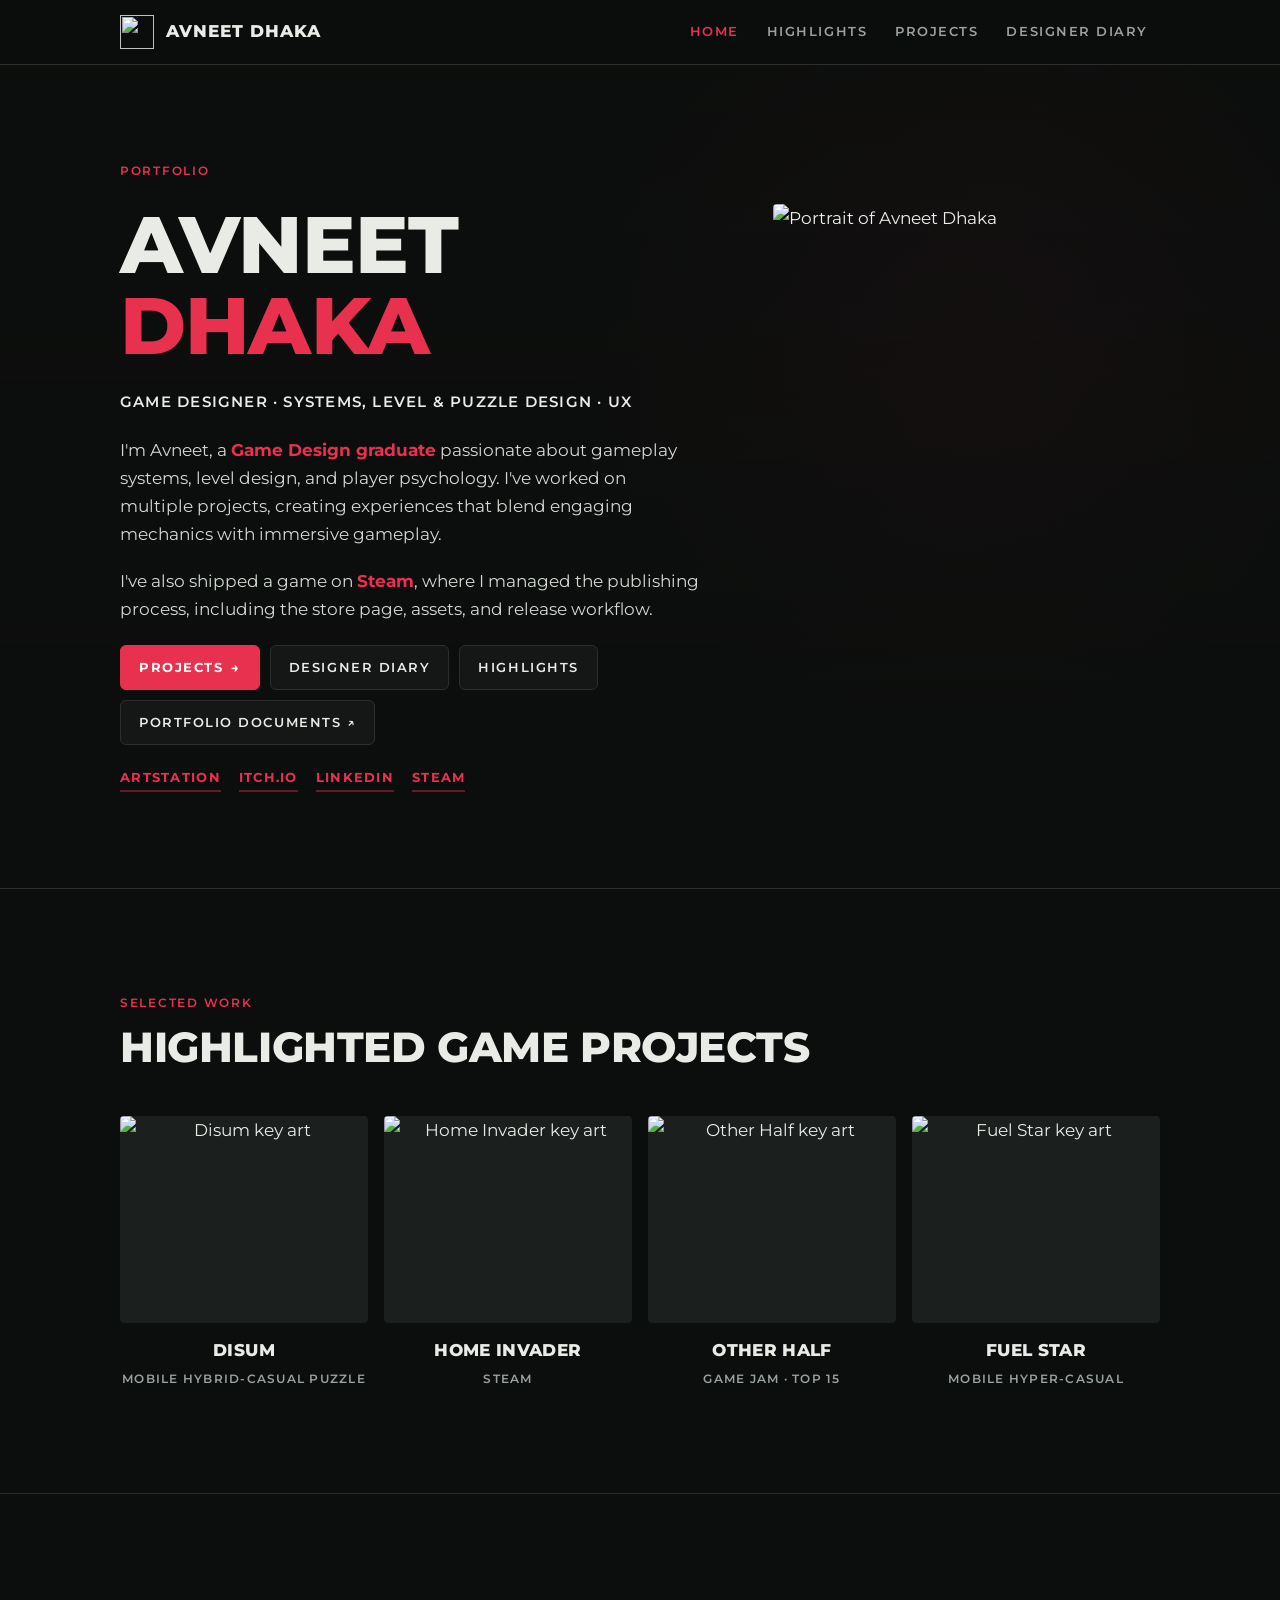
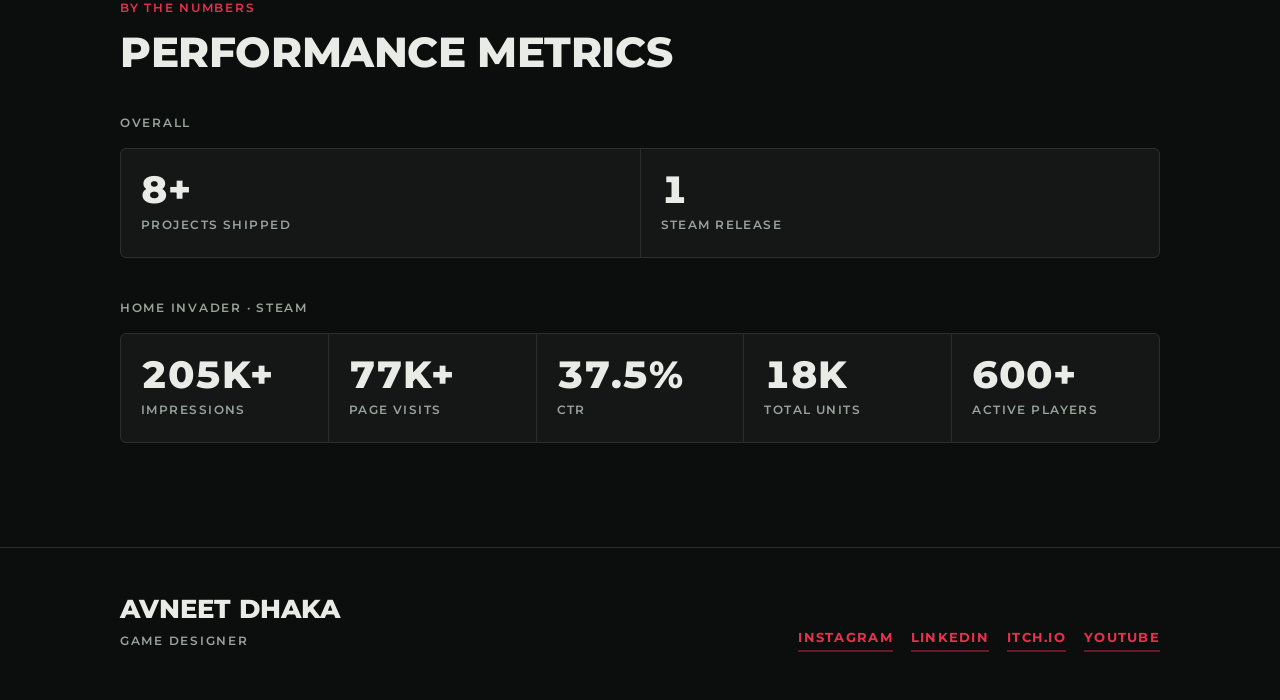
==== index.html @ 9de90e47 "Add files via upload" ====
<!doctype html>
<html lang="en">
<head>
<meta charset="utf-8">
<meta name="viewport" content="width=device-width, initial-scale=1, viewport-fit=cover">
<title>Avneet Dhaka | Game Designer</title>
<meta name="description" content="Avneet Dhaka is a Game Designer (Systems, Level &amp; Puzzle Design, UX) focused on gameplay systems, level design and player psychology. Portfolio of game projects and design work.">
<meta property="og:title" content="Avneet Dhaka | Game Designer">
<meta property="og:description" content="Avneet Dhaka is a Game Designer (Systems, Level &amp; Puzzle Design, UX) focused on gameplay systems, level design and player psychology. Portfolio of game projects and design work.">
<meta property="og:type" content="website">
<meta property="og:image" content="https://www.notavneetdhaka.com/images/avneet.jpg">
<meta name="twitter:card" content="summary_large_image">
<meta name="google-site-verification" content="pePcKmlKnHEFmmFaa659IvQ0HLYUi846LxJ08p3yav8">
<link rel="icon" type="image/png" href="images/favicon.png">
<link rel="preconnect" href="https://fonts.googleapis.com"><link rel="preconnect" href="https://fonts.gstatic.com" crossorigin><link rel="stylesheet" href="https://fonts.googleapis.com/css2?family=Montserrat:wght@400;500;600;700;800&display=swap">
<link rel="stylesheet" href="style.css">
</head>
<body>
<header class="site-head">
  <div class="wrap">
    <a class="brand" href="index.html"><img src="images/logo-white.png" alt=""><span>Avneet Dhaka</span></a>
    <button class="menu-btn" type="button" aria-expanded="false" aria-controls="nav">Menu</button>
    <nav class="nav" id="nav"><a href="index.html" aria-current="page">Home</a><a href="highlights.html">Highlights</a><a href="projects.html">Projects</a><a href="designer-diary.html">Designer Diary</a></nav>
  </div>
</header>
<main>

<section class="hero">
  <div class="hero-tint" aria-hidden="true"></div>
  <div class="wrap hero-label"><p class="label amber">Portfolio</p></div>
  <div class="wrap hero-grid">
    <div class="hero-text">
      <h1>Avneet <span>Dhaka</span></h1>
      <p class="role">Game Designer · Systems, Level &amp; Puzzle Design · UX</p>
      <div class="prose">
        <p>I'm Avneet, a <strong class="hl">Game Design graduate</strong> passionate about gameplay systems, level design, and player psychology. I've worked on multiple projects, creating experiences that blend engaging mechanics with immersive gameplay.</p>
        <p>I've also shipped a game on <strong class="hl">Steam</strong>, where I managed the publishing process, including the store page, assets, and release workflow.</p>
      </div>
      <div class="btns">
        <a class="btn primary" href="projects.html">Projects <span class="arr">→</span></a>
        <a class="btn" href="designer-diary.html">Designer Diary</a>
        <a class="btn" href="highlights.html">Highlights</a>
        <a class="btn" href="https://drive.google.com/drive/folders/1y4zHK8kSJqxIBL6FK86Hx6DqSNA1fMbs?usp=sharing" target="_blank" rel="noopener">Portfolio Documents ↗</a>
      </div>
      <div class="socials">
        <a class="s-artstation" href="https://www.artstation.com/notavneet" target="_blank" rel="noopener">ArtStation</a>
        <a class="s-itch" href="https://notavneetdhaka.itch.io/" target="_blank" rel="noopener">itch.io</a>
        <a class="s-linkedin" href="https://www.linkedin.com/in/avneetdhaka/" target="_blank" rel="noopener">LinkedIn</a>
        <a class="s-steam" href="https://store.steampowered.com/developer/damnboi" target="_blank" rel="noopener">Steam</a>
      </div>
    </div>
    <div class="portrait"><img src="images/avneet.jpg" alt="Portrait of Avneet Dhaka"></div>
  </div>
</section>

<section>
  <div class="wrap">
    <div class="sec-head"><p class="label amber">Selected work</p><h2>Highlighted Game Projects</h2></div>
    <div class="tiles">
      <a class="tile" href="https://damnboistudios.itch.io/disum" target="_blank" rel="noopener">
        <div class="tile-img"><img src="images/home/disum-1.jpg" alt="Disum key art" loading="lazy"><img class="alt" src="images/home/disum-2.jpg" alt="" loading="lazy"></div>
        <span class="tile-name">Disum</span><span class="tile-sub">Mobile Hybrid-Casual Puzzle</span>
      </a>
      <a class="tile" href="https://store.steampowered.com/app/4437710/Home_Invader/" target="_blank" rel="noopener">
        <div class="tile-img"><img src="images/home/home-invader-1.jpg" alt="Home Invader key art" loading="lazy"><img class="alt" src="images/home/home-invader-2.jpg" alt="" loading="lazy"></div>
        <span class="tile-name">Home Invader</span><span class="tile-sub">Steam</span>
      </a>
      <a class="tile" href="https://damnboistudios.itch.io/other-half" target="_blank" rel="noopener">
        <div class="tile-img"><img src="images/home/other-half-1.jpg" alt="Other Half key art" loading="lazy"><img class="alt" src="images/home/other-half-2.jpg" alt="" loading="lazy"></div>
        <span class="tile-name">Other Half</span><span class="tile-sub">Game Jam · Top 15</span>
      </a>
      <a class="tile" href="https://notavneetdhaka.itch.io/fuel-star" target="_blank" rel="noopener">
        <div class="tile-img"><img src="images/home/fuel-star-1.jpg" alt="Fuel Star key art" loading="lazy"><img class="alt" src="images/home/fuel-star-2.jpg" alt="" loading="lazy"></div>
        <span class="tile-name">Fuel Star</span><span class="tile-sub">Mobile Hyper-Casual</span>
      </a>
    </div>
  </div>
</section>

<section>
  <div class="wrap stats">
    <div class="sec-head" style="margin-bottom:0"><p class="label amber">By the numbers</p><h2>Performance Metrics</h2></div>
    <div class="stat-group">
      <p class="label">Overall</p>
      <div class="stat-row">
        <div class="stat"><b>8+</b><span>Projects shipped</span></div>
        <div class="stat"><b>1</b><span>Steam release</span></div>
      </div>
    </div>
    <div class="stat-group">
      <p class="label">Home Invader · Steam</p>
      <div class="stat-row">
        <div class="stat"><b>205K+</b><span>Impressions</span></div>
        <div class="stat"><b>77K+</b><span>Page visits</span></div>
        <div class="stat"><b>37.5%</b><span>CTR</span></div>
        <div class="stat"><b>18K</b><span>Total units</span></div>
        <div class="stat"><b>600+</b><span>Active players</span></div>
      </div>
    </div>
  </div>
</section>

</main>
<footer class="site-foot">
  <div class="wrap">
    <div style="display:grid;gap:10px">
      <div class="name">Avneet Dhaka</div>
      <div class="label">Game Designer</div>
    </div>
    <div class="socials">
      <a class="s-instagram" href="https://www.instagram.com/notavneet" target="_blank" rel="noopener">Instagram</a>
      <a class="s-linkedin" href="https://www.linkedin.com/in/avneetdhaka/" target="_blank" rel="noopener">LinkedIn</a>
      <a class="s-itch" href="https://notavneetdhaka.itch.io/" target="_blank" rel="noopener">itch.io</a>
      <a class="s-youtube" href="https://www.youtube.com/@not.avneet" target="_blank" rel="noopener">YouTube</a>
    </div>
  </div>
</footer>
<script src="script.js"></script>
</body>
</html>
---- style.css ----
/* Layout: dark "night villa" look — one cherry accent, Montserrat throughout */
:root {
  --bg: #0c0e0d;
  --surface: #141716;
  --surface-2: #1b1f1d;
  --line: #2a2f2c;
  --fg: #e8ebe6;
  --muted: #9aa29d;
  --accent: #e8314f;      /* cherry */
  --safe: #62c27e;
  --warn: #e3bb4d;
  --danger: #dd5b4f;
  --f-display: "Montserrat", "Segoe UI", system-ui, sans-serif;
  --f-body: "Montserrat", "Segoe UI", system-ui, sans-serif;
  --f-mono: "Montserrat", "Segoe UI", system-ui, sans-serif;  /* small labels: semibold */
  --wrap: 1120px;
  --gutter: clamp(16px, 4vw, 40px);
  color-scheme: dark;
}

* { box-sizing: border-box; }
html { scroll-behavior: smooth; }
body {
  margin: 0;
  font-weight: 400;
  background: var(--bg);
  color: var(--fg);
  font-family: var(--f-body);
  font-size: 17px;
  line-height: 1.65;
  -webkit-font-smoothing: antialiased;
}
img { max-width: 100%; display: block; }
a { color: inherit; }
:focus-visible { outline: 2px solid var(--accent); outline-offset: 3px; }

.wrap { width: 100%; max-width: var(--wrap); margin: 0 auto; padding-inline: var(--gutter); }

/* ---------- type ---------- */
h1, h2, h3 {
  font-family: var(--f-display);
  font-weight: 800;
  text-transform: uppercase;
  letter-spacing: -.01em;
  line-height: 1.02;
  margin: 0;
  text-wrap: balance;
}
h1 { font-size: clamp(2.4rem, 7vw, 5rem); }
h2 { font-size: clamp(1.7rem, 4vw, 2.6rem); }
h3 { font-size: clamp(1.3rem, 2.5vw, 1.7rem); line-height: 1.15; }
p { margin: 0; }
.label {
  font-family: var(--f-mono);
  font-size: .78rem;
  letter-spacing: .14em;
  text-transform: uppercase;
  color: var(--muted);
}
.label.amber { color: var(--accent); }
.prose { max-width: 66ch; display: grid; gap: 1.1em; color: #d3d8d3; }
.prose strong { color: var(--fg); }

/* ---------- header ---------- */
.site-head {
  position: sticky;
  top: env(safe-area-inset-top, 0px);
  z-index: 20;
  background: color-mix(in srgb, var(--bg) 88%, transparent);
  backdrop-filter: blur(10px);
  border-bottom: 1px solid var(--line);
}
.site-head .wrap { display: flex; align-items: center; justify-content: space-between; gap: 16px; min-height: 64px; }
.brand { display: flex; align-items: center; gap: 12px; text-decoration: none; }
.brand img { width: 34px; height: 34px; object-fit: contain; }
.brand span { font-family: var(--f-display); font-weight: 800; font-size: 1.05rem; letter-spacing: .06em; text-transform: uppercase; }
.nav { display: flex; gap: 4px; }
.nav a {
  font-family: var(--f-mono); font-size: .8rem; letter-spacing: .12em; text-transform: uppercase;
  text-decoration: none; color: var(--muted); padding: 8px 12px; border-radius: 6px;
}
.nav a:hover { color: var(--fg); background: var(--surface-2); }
.nav a[aria-current="page"] { color: var(--accent); }
.menu-btn {
  display: none; background: none; border: 1px solid var(--line); color: var(--fg);
  font-family: var(--f-mono); font-size: .8rem; letter-spacing: .12em; text-transform: uppercase;
  padding: 8px 12px; border-radius: 6px; cursor: pointer;
}
@media (max-width: 760px) {
  .menu-btn { display: block; }
  .nav {
    display: none; position: absolute; left: 0; right: 0; top: 100%;
    flex-direction: column; padding: 8px var(--gutter) 16px; background: var(--bg); border-bottom: 1px solid var(--line);
  }
  .nav.open { display: flex; }
  .nav a { padding: 12px 0; }
}

/* ---------- sections ---------- */
section { padding-block: clamp(56px, 9vw, 104px); }
section + section { border-top: 1px solid var(--line); }
.sec-head { display: grid; gap: 12px; margin-bottom: clamp(28px, 4vw, 48px); }

/* ---------- buttons ---------- */
.btns { display: flex; flex-wrap: wrap; gap: 10px; }
.btn {
  display: inline-flex; align-items: center; gap: 8px;
  font-family: var(--f-mono); font-size: .8rem; letter-spacing: .12em; text-transform: uppercase;
  text-decoration: none; padding: 11px 18px; border-radius: 6px;
  border: 1px solid var(--line); color: var(--fg); background: var(--surface);
  transition: border-color .15s, color .15s, background .15s;
}
.btn:hover { border-color: var(--accent); color: var(--accent); }
.btn.primary { background: var(--accent); border-color: var(--accent); color: #fff; font-weight: 600; }
.btn.primary:hover { background: #f24d68; border-color: #f24d68; color: #fff; }
.btn .arr { transition: transform .15s; }
.btn:hover .arr { transform: translateX(3px); }

/* ---------- home hero ---------- */
.hero { padding-block: clamp(48px, 8vw, 96px); position: relative; overflow: hidden; }
.hero::before {
  /* the flashlight cone */
  content: ""; position: absolute; inset: -20% -10% auto auto; width: 70vw; height: 70vw; max-width: 900px; max-height: 900px;
  background: radial-gradient(circle, rgba(232,49,79,.14), transparent 62%);
  pointer-events: none;
}
.hero-grid { display: grid; grid-template-columns: minmax(0, 1.5fr) minmax(0, 1fr); gap: clamp(32px, 6vw, 72px); align-items: end; position: relative; }
.hero-text { display: grid; gap: 22px; min-width: 0; }
.hero h1 span { display: block; color: var(--accent); }
.role { font-family: var(--f-mono); font-size: .95rem; letter-spacing: .08em; text-transform: uppercase; color: var(--fg); }
.portrait { position: relative; max-width: 380px; justify-self: end; width: 100%; }
.portrait img { width: 100%; aspect-ratio: 413/502; object-fit: cover; object-position: 50% 30%; border-radius: 4px; filter: grayscale(.25) contrast(1.05); }
.socials { display: flex; flex-wrap: wrap; gap: 8px 18px; }
.socials a { font-family: var(--f-mono); font-size: .8rem; letter-spacing: .1em; text-transform: uppercase; color: var(--muted); text-decoration: none; border-bottom: 1px solid var(--line); padding-bottom: 2px; }
.socials a:hover { color: var(--accent); border-color: var(--accent); }
@media (max-width: 760px) {
  .hero-grid { grid-template-columns: 1fr; }
  .portrait { justify-self: start; max-width: 260px; order: -1; }
}

/* ---------- stats (styled like the Home Invader noise meter) ---------- */
.stats { display: grid; gap: 40px; }
.stat-group { display: grid; gap: 14px; }
.stat-row { display: grid; grid-template-columns: repeat(auto-fit, minmax(150px, 1fr)); gap: 1px; background: var(--line); border: 1px solid var(--line); border-radius: 6px; overflow: hidden; }
.stat { background: var(--surface); padding: 22px 20px; display: grid; gap: 6px; align-content: start; }
.stat b { font-family: var(--f-display); font-weight: 800; font-size: clamp(1.8rem, 3.6vw, 2.4rem); line-height: 1; font-variant-numeric: tabular-nums; }
.stat span { font-family: var(--f-mono); font-size: .75rem; letter-spacing: .12em; text-transform: uppercase; color: var(--muted); }
.meter { height: 6px; border-radius: 3px; background: linear-gradient(90deg, var(--safe) 0 45%, var(--warn) 45% 78%, var(--danger) 78% 100%); opacity: .85; }

/* ---------- game cards ---------- */
.cards { display: grid; grid-template-columns: repeat(3, minmax(0, 1fr)); gap: 16px; }
@media (max-width: 760px) { .cards { grid-template-columns: 1fr; } }
.card {
  display: grid; gap: 14px; align-content: start; padding: 24px;
  background: var(--surface); border: 1px solid var(--line); border-radius: 6px; text-decoration: none;
  transition: border-color .15s, transform .15s;
}
.card:hover { border-color: var(--accent); transform: translateY(-2px); }
.card h3 { font-size: 1.55rem; }
.card .go { font-family: var(--f-mono); font-size: .78rem; letter-spacing: .12em; text-transform: uppercase; color: var(--accent); margin-top: auto; }
.card.feature { grid-column: 1 / -1; background: linear-gradient(135deg, #22111a, var(--surface) 60%); }
.card.feature h3 { font-size: clamp(1.8rem, 4vw, 2.6rem); }

/* ---------- page heads ---------- */
.page-head { padding-block: clamp(48px, 8vw, 88px) clamp(32px, 5vw, 56px); border-bottom: 1px solid var(--line); }
.page-head .wrap { display: grid; gap: 18px; }
.page-head .intro { max-width: 70ch; color: #d3d8d3; font-size: 1.08rem; }

/* ---------- galleries ---------- */
.gallery { display: grid; grid-template-columns: repeat(auto-fill, minmax(260px, 1fr)); gap: 10px; }
.gallery .shot { border-radius: 4px; overflow: hidden; background: var(--surface-2); }
.gallery img { width: 100%; aspect-ratio: 16/10; object-fit: cover; transition: transform .3s, opacity .3s; }
.gallery .shot:hover img { transform: scale(1.03); }
.gallery.wide { grid-template-columns: repeat(auto-fill, minmax(320px, 1fr)); }
@media (max-width: 400px) { .gallery, .gallery.wide { grid-template-columns: 1fr; } }

/* ---------- project timeline ---------- */
.timeline { display: grid; }
.proj { display: grid; grid-template-columns: 140px minmax(0, 1fr); gap: 24px 40px; padding-block: 40px; border-top: 1px solid var(--line); }
.proj:first-child { border-top: 0; padding-top: 0; }
.proj .year { font-family: var(--f-mono); font-size: .9rem; color: var(--accent); letter-spacing: .08em; padding-top: 6px; }
.proj-body { display: grid; gap: 16px; min-width: 0; }
.proj .tag { display: inline-block; font-family: var(--f-mono); font-size: .72rem; letter-spacing: .12em; text-transform: uppercase; color: var(--muted); border: 1px solid var(--line); border-radius: 4px; padding: 3px 8px; margin-right: 6px; }
.proj .tag.hot { color: var(--accent); border-color: color-mix(in srgb, var(--accent) 50%, transparent); }
@media (max-width: 640px) { .proj { grid-template-columns: 1fr; gap: 10px; } }

ul.ticks { list-style: none; margin: 0; padding: 0; display: grid; gap: 8px; max-width: 70ch; }
ul.ticks li { position: relative; padding-left: 22px; color: #d3d8d3; }
ul.ticks li::before { content: ""; position: absolute; left: 0; top: .72em; width: 10px; height: 2px; background: var(--accent); }

/* ---------- diary index ---------- */
.diary-list { display: grid; border-top: 1px solid var(--line); }
.diary-list a {
  display: flex; align-items: baseline; justify-content: space-between; gap: 16px; flex-wrap: wrap;
  padding: 26px 4px; border-bottom: 1px solid var(--line); text-decoration: none;
  transition: padding .2s, color .15s;
}
.diary-list a:hover { padding-left: 16px; color: var(--accent); }
.diary-list h3 { font-size: clamp(1.5rem, 3.6vw, 2.2rem); }
.diary-list .label { white-space: nowrap; }

/* ---------- diary pages ---------- */
.two-col { display: grid; grid-template-columns: minmax(0, 1fr) minmax(0, 2fr); gap: clamp(24px, 5vw, 64px); }
@media (max-width: 760px) { .two-col { grid-template-columns: 1fr; } }
.chips { display: flex; flex-wrap: wrap; gap: 8px; }
.chip { font-family: var(--f-mono); font-size: .76rem; letter-spacing: .1em; text-transform: uppercase; border: 1px solid var(--line); background: var(--surface); border-radius: 4px; padding: 6px 10px; }
.toc { display: grid; grid-template-columns: repeat(auto-fit, minmax(240px, 1fr)); gap: 16px; }
.toc > div { background: var(--surface); border: 1px solid var(--line); border-radius: 6px; padding: 22px; display: grid; gap: 12px; align-content: start; }

.block { display: grid; gap: 22px; padding-block: 48px; border-top: 1px solid var(--line); }
.block:first-of-type { border-top: 0; padding-top: 0; }
.block .num { font-family: var(--f-mono); color: var(--accent); font-size: .85rem; letter-spacing: .1em; }
.block h4 { margin: 8px 0 0; font-family: var(--f-body); font-size: 1.05rem; font-weight: 600; color: var(--fg); }
figure { margin: 0; display: grid; gap: 10px; max-width: 900px; }
figure .shot { border-radius: 4px; overflow: hidden; border: 1px solid var(--line); }
figure img { width: 100%; }
figcaption { font-family: var(--f-mono); font-size: .78rem; letter-spacing: .06em; color: var(--muted); }

.zones { display: grid; grid-template-columns: repeat(3, minmax(0, 1fr)); gap: 10px; max-width: 760px; }
.zone { border-radius: 6px; padding: 14px 16px; background: var(--surface); border: 1px solid var(--line); border-top: 4px solid; display: grid; gap: 4px; }
.zone b { font-family: var(--f-mono); font-size: .78rem; letter-spacing: .12em; text-transform: uppercase; }
.zone span { font-size: .92rem; color: var(--muted); }
.zone.g { border-top-color: var(--safe); } .zone.g b { color: var(--safe); }
.zone.y { border-top-color: var(--warn); } .zone.y b { color: var(--warn); }
.zone.r { border-top-color: var(--danger); } .zone.r b { color: var(--danger); }
@media (max-width: 560px) { .zones { grid-template-columns: 1fr; } }

.qa { display: grid; gap: 6px; max-width: 66ch; }
.qa dt { font-weight: 600; color: var(--fg); }
.qa dd { margin: 0 0 14px; color: #d3d8d3; }

.next-link { display: flex; justify-content: space-between; gap: 16px; flex-wrap: wrap; align-items: center; }

/* ---------- footer ---------- */
.site-foot { border-top: 1px solid var(--line); padding-block: 48px; }
.site-foot .wrap { display: flex; justify-content: space-between; align-items: end; gap: 24px; flex-wrap: wrap; }
.site-foot .name { font-family: var(--f-display); font-weight: 800; font-size: 1.6rem; text-transform: uppercase; line-height: 1; }

@media (prefers-reduced-motion: reduce) {
  *, *::before, *::after { transition: none !important; animation: none !important; scroll-behavior: auto !important; }
}

/* ---------- YouTube players ---------- */
.yt { position: relative; width: 100%; max-width: 100%; aspect-ratio: 16 / 9; background: #000; border: 1px solid var(--line); border-radius: 6px; overflow: hidden; }
.yt iframe { position: absolute; inset: 0; width: 100%; height: 100%; border: 0; }
.proj.has-video { grid-template-columns: 140px minmax(0, 1.15fr) minmax(0, 1fr); align-items: start; }
@media (max-width: 1000px) {
  .proj.has-video { grid-template-columns: 140px minmax(0, 1fr); }
  .proj.has-video .yt { grid-column: 2; }
  .proj.has-video .proj-body { grid-column: 2; }
}
@media (max-width: 640px) {
  .proj.has-video { grid-template-columns: 1fr; }
  .proj.has-video .yt, .proj.has-video .proj-body { grid-column: auto; }
}

/* Small labels, buttons, tags: Montserrat SemiBold */
.label, .role, .nav a, .menu-btn, .btn, .socials a, .stat span, .card .go, .proj .year, .proj .tag,
.chip, figcaption, .zone b, .block .num { font-weight: 600; }
.btn.primary { font-weight: 700; }
.yt.cover img { position: absolute; inset: 0; width: 100%; height: 100%; object-fit: cover; }
.proj-body > p:not(.label) { color: #d3d8d3; max-width: 62ch; }

/* Highlighted words in the intro */
.prose strong.hl { color: var(--accent); font-weight: 700; }

/* Social links in their brand colors */
.socials a { font-weight: 700; border-bottom-width: 2px; }
.socials a.s-artstation { color: #3cc4ff; border-color: #3cc4ff55; }
.socials a.s-itch       { color: #ff6b6b; border-color: #ff6b6b55; }
.socials a.s-linkedin   { color: #5aa7ff; border-color: #5aa7ff55; }
.socials a.s-steam      { color: #8fd0ff; border-color: #8fd0ff55; }
.socials a.s-instagram  { color: #ff5c9a; border-color: #ff5c9a55; }
.socials a.s-youtube    { color: #ff4d4d; border-color: #ff4d4d55; }
.socials a:hover { border-color: currentColor; filter: brightness(1.15); }

/* ---------- Highlighted game tiles (image swaps on hover) ---------- */
.tiles { display: grid; grid-template-columns: repeat(4, minmax(0, 1fr)); gap: 16px; }
@media (max-width: 900px) { .tiles { grid-template-columns: repeat(2, minmax(0, 1fr)); } }
@media (max-width: 420px) { .tiles { grid-template-columns: 1fr; } }
.tile { display: grid; gap: 4px; text-decoration: none; text-align: center; }
.tile-img { position: relative; aspect-ratio: 6 / 5; max-width: 100%; overflow: hidden; border-radius: 4px; background: var(--surface-2); margin-bottom: 10px; }
.tile-img img { position: absolute; inset: 0; width: 100%; height: 100%; object-fit: cover; transition: opacity .45s ease, transform .6s ease; }
.tile-img img.alt { opacity: 0; }
.tile:hover .tile-img img.alt, .tile:focus-visible .tile-img img.alt, .tile.swap .tile-img img.alt { opacity: 1; }
.tile:hover .tile-img img, .tile:focus-visible .tile-img img { transform: scale(1.03); }
.tile-name { font-family: var(--f-display); font-weight: 800; text-transform: uppercase; font-size: 1.05rem; letter-spacing: .02em; }
.tile-sub { font-weight: 600; font-size: .78rem; letter-spacing: .1em; text-transform: uppercase; color: var(--muted); }
.tile:hover .tile-name { color: var(--accent); }

/* ---------- Designer Diary banners ---------- */
.banner-list { display: grid; gap: 0; border-radius: 6px; overflow: hidden; border: 1px solid var(--line); }
.banner {
  position: relative; display: grid; place-items: center; text-align: center;
  min-height: clamp(120px, 15vw, 170px); padding: 24px 16px; text-decoration: none; overflow: hidden;
}
.banner img { position: absolute; inset: 0; width: 100%; height: 100%; object-fit: cover; transition: transform .6s ease; }
.banner::after { content: ""; position: absolute; inset: 0; background: rgba(0, 0, 0, .62); transition: background .35s ease; }
.banner .b-text { position: relative; z-index: 1; display: grid; gap: 8px; }
.banner h3 { color: #fff; font-size: clamp(1.3rem, 3.2vw, 2rem); text-shadow: 0 2px 12px rgba(0,0,0,.5); }
.banner .label { color: rgba(255,255,255,.75); }
.banner:hover::after, .banner:focus-visible::after { background: rgba(0, 0, 0, .38); }
.banner:hover img { transform: scale(1.04); }
.banner:hover h3 { color: #fff; }

/* ---------- Document pages (PDFs shown as images) ---------- */
.doc-head { display: flex; justify-content: space-between; align-items: end; gap: 16px; flex-wrap: wrap; max-width: 880px; width: 100%; margin-inline: auto; }
.doc-pages { display: grid; gap: 18px; max-width: 880px; width: 100%; margin-inline: auto; }
.doc-pages img { width: 100%; background: #fff; border-radius: 4px; box-shadow: 0 10px 30px rgba(0,0,0,.45); }
section[id] { scroll-margin-top: 80px; }

/* ---------- Home hero background image ---------- */
.hero { background: url("images/hero-bg.jpg") center / cover no-repeat; }
.hero-tint {
  position: absolute; inset: 0; z-index: 0;
  background:
    linear-gradient(180deg, rgba(12,14,13,.45) 0%, rgba(12,14,13,.62) 70%, var(--bg) 100%),
    linear-gradient(90deg, rgba(12,14,13,.82) 0%, rgba(12,14,13,.35) 100%);
}
.hero::before { z-index: 0; }
.hero-grid { z-index: 1; }

/* ---------- SoundCloud players ---------- */
.sc { max-width: 960px; width: 100%; border: 1px solid var(--line); border-radius: 6px; overflow: hidden; background: var(--surface); }
.sc iframe { display: block; width: 100%; border: 0; }

/* Photo spans the same height as the text column (from AVNEET DHAKA down to the links) */
.hero-label { position: relative; z-index: 1; margin-bottom: 22px; }
.hero-grid { align-items: stretch; }
.portrait { align-self: stretch; justify-self: end; height: 100%; max-width: 400px; }
.portrait img { height: 100%; aspect-ratio: auto; object-position: 50% 35%; }
@media (max-width: 760px) {
  .portrait { height: auto; max-width: 260px; justify-self: start; }
  .portrait img { aspect-ratio: 413 / 502; height: auto; }
}

/* All social links in the cherry accent */
.socials a, .socials a.s-artstation, .socials a.s-itch, .socials a.s-linkedin,
.socials a.s-steam, .socials a.s-instagram, .socials a.s-youtube {
  color: var(--accent); border-color: color-mix(in srgb, var(--accent) 40%, transparent);
}
.socials a:hover { border-color: var(--accent); filter: brightness(1.15); }

/* ---------- Projects v2: video left, big year, per-game colors ---------- */
.proj, .proj.has-media { grid-template-columns: minmax(0, 1.15fr) minmax(0, 1fr); gap: 24px 48px; align-items: start; padding-block: 56px; }
.proj:not(.has-media) { grid-template-columns: minmax(0, 1fr); }
.proj .yt, .proj .proj-body { grid-column: auto !important; }
.big-year {
  font-family: var(--f-display); font-weight: 800; line-height: .9; letter-spacing: -.02em;
  font-size: clamp(2.6rem, 5.5vw, 4.2rem); font-variant-numeric: tabular-nums;
  color: transparent; -webkit-text-stroke: 1.5px var(--c);
}
@supports not (-webkit-text-stroke: 1px black) { .big-year { color: var(--c); } }
.proj h3 { color: var(--c); }
.proj ul.ticks li::before { background: var(--c); }
.proj .tag.hot { color: var(--c); border-color: color-mix(in srgb, var(--c) 50%, transparent); }
.proj .btn.primary { background: var(--c); border-color: var(--c); color: var(--c-ink); }
.proj .btn.primary:hover { filter: brightness(1.12); background: var(--c); color: var(--c-ink); }
.proj .btn:not(.primary):hover { border-color: var(--c); color: var(--c); }
.proj .yt { border-color: color-mix(in srgb, var(--c) 35%, var(--line)); }
@media (max-width: 860px) {
  .proj, .proj.has-media { grid-template-columns: minmax(0, 1fr); gap: 20px; padding-block: 40px; }
}
.proj:first-child { padding-top: 0; }
@media (min-width: 861px) { .proj > .yt { position: sticky; top: calc(88px + env(safe-area-inset-top, 0px)); } }

/* Years: solid game color (no outline), a bit smaller */
.big-year { color: var(--c); -webkit-text-stroke: 0; font-size: clamp(2rem, 4vw, 3rem); }
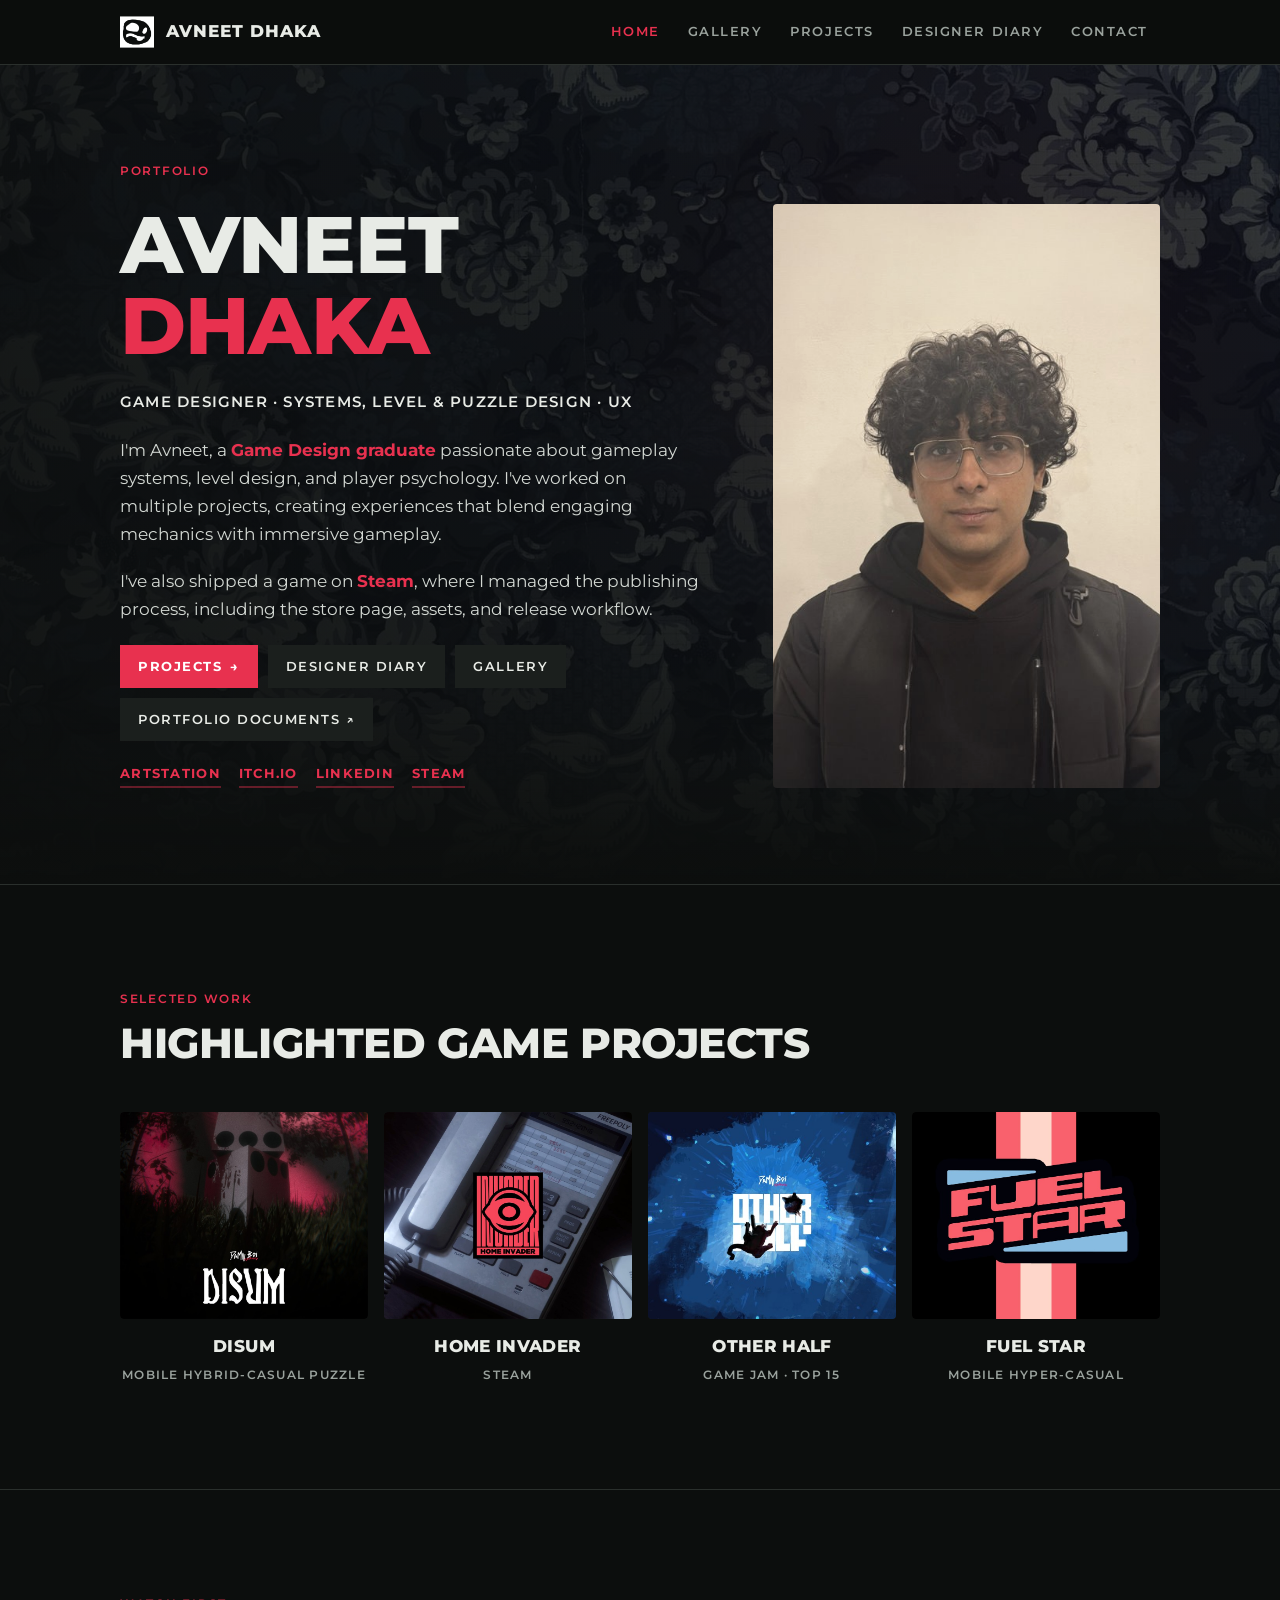
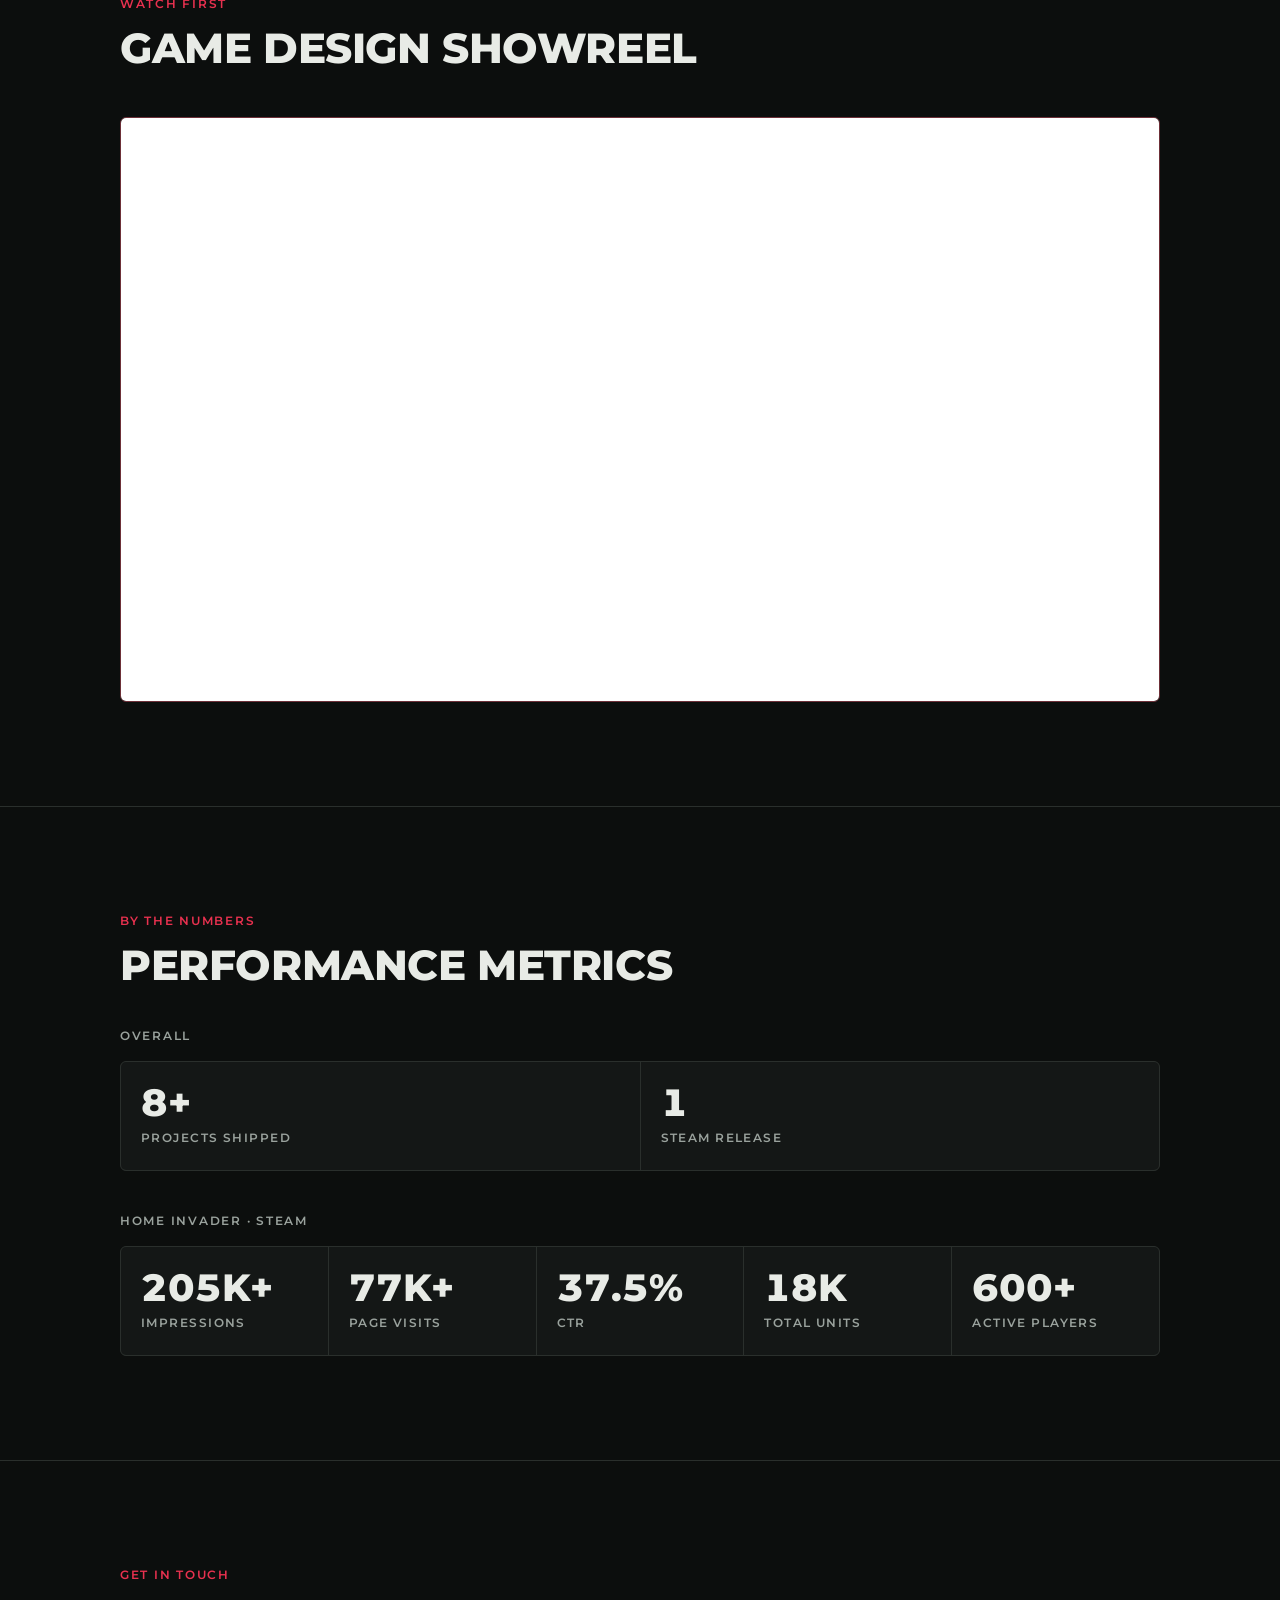
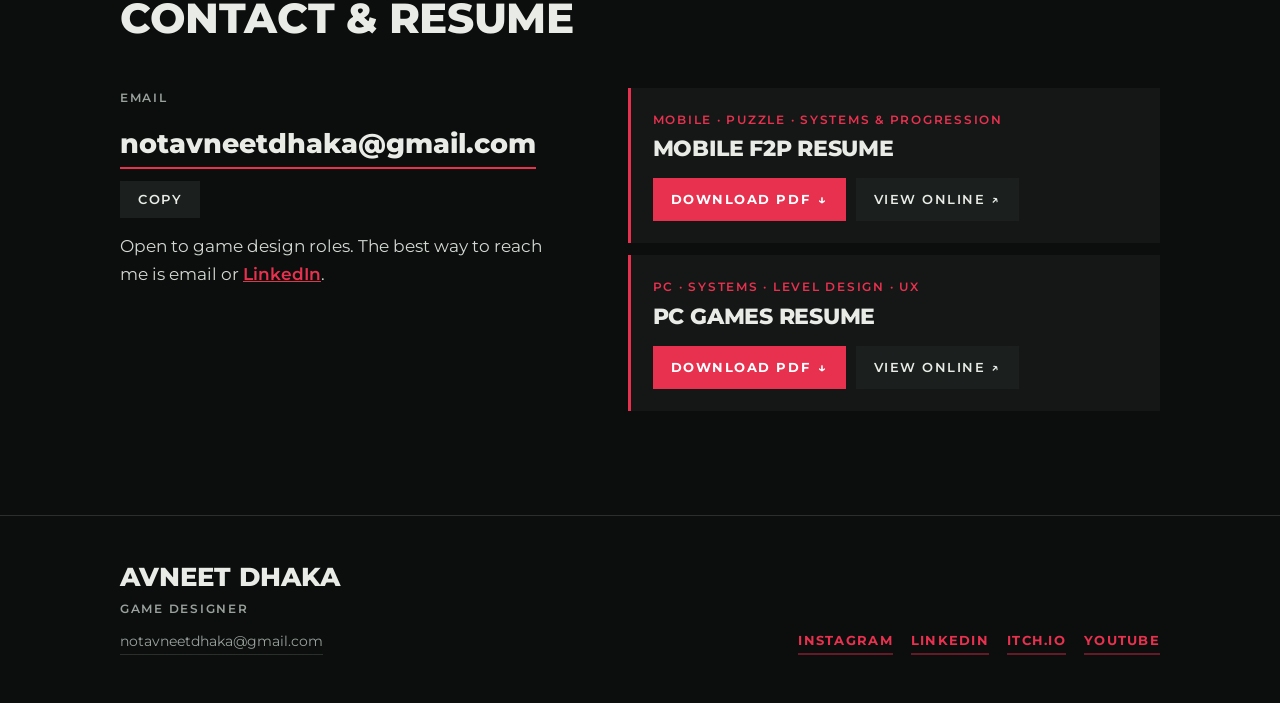
==== commit e52c1b31: "Add files via upload" ====
--- a/index.html
+++ b/index.html
@@ -20,7 +20,7 @@
   <div class="wrap">
     <a class="brand" href="index.html"><img src="images/logo-white.png" alt=""><span>Avneet Dhaka</span></a>
     <button class="menu-btn" type="button" aria-expanded="false" aria-controls="nav">Menu</button>
-    <nav class="nav" id="nav"><a href="index.html" aria-current="page">Home</a><a href="highlights.html">Highlights</a><a href="projects.html">Projects</a><a href="designer-diary.html">Designer Diary</a></nav>
+    <nav class="nav" id="nav"><a href="index.html" aria-current="page">Home</a><a href="gallery.html">Gallery</a><a href="projects.html">Projects</a><a href="designer-diary.html">Designer Diary</a><a href="index.html#contact">Contact</a></nav>
   </div>
 </header>
 <main>
@@ -39,7 +39,7 @@
       <div class="btns">
         <a class="btn primary" href="projects.html">Projects <span class="arr">→</span></a>
         <a class="btn" href="designer-diary.html">Designer Diary</a>
-        <a class="btn" href="highlights.html">Highlights</a>
+        <a class="btn" href="gallery.html">Gallery</a>
         <a class="btn" href="https://drive.google.com/drive/folders/1y4zHK8kSJqxIBL6FK86Hx6DqSNA1fMbs?usp=sharing" target="_blank" rel="noopener">Portfolio Documents ↗</a>
       </div>
       <div class="socials">
@@ -77,6 +77,13 @@
   </div>
 </section>
 
+<section class="showreel">
+  <div class="wrap">
+    <div class="sec-head"><p class="label amber">Watch first</p><h2>Game Design Showreel</h2></div>
+    <div class="reel"><div class="yt"><iframe src="https://www.youtube.com/embed/V-PI1mBW9fw" title="Avneet Dhaka game design showreel" loading="lazy" allow="accelerometer; autoplay; clipboard-write; encrypted-media; gyroscope; picture-in-picture; web-share" referrerpolicy="strict-origin-when-cross-origin" allowfullscreen></iframe></div></div>
+  </div>
+</section>
+
 <section>
   <div class="wrap stats">
     <div class="sec-head" style="margin-bottom:0"><p class="label amber">By the numbers</p><h2>Performance Metrics</h2></div>
@@ -100,12 +107,45 @@
   </div>
 </section>
 
+<section id="contact" class="contact">
+  <div class="wrap">
+    <div class="sec-head"><p class="label amber">Get in touch</p><h2>Contact &amp; Resume</h2></div>
+    <div class="contact-grid">
+      <div class="contact-mail">
+        <p class="label">Email</p>
+        <div class="mail-row">
+          <a class="mail" id="email" href="mailto:notavneetdhaka@gmail.com">notavneetdhaka@gmail.com</a>
+          <button class="btn copy-btn" type="button" data-copy="notavneetdhaka@gmail.com">Copy</button>
+        </div>
+        <p class="contact-note">Open to game design roles. The best way to reach me is email or <a class="hl-link" href="https://www.linkedin.com/in/avneetdhaka/" target="_blank" rel="noopener">LinkedIn</a>.</p>
+      </div>
+      <div class="resumes">
+        <div class="resume">
+          <div style="display:grid;gap:6px"><p class="label amber">Mobile · Puzzle · Systems &amp; Progression</p><h3>Mobile F2P Resume</h3></div>
+          <div class="btns">
+            <a class="btn primary" href="https://docs.google.com/document/d/1lmXmS1fYOU2LYoO0ENitTeVTZ3uTaXk-eEvDhy2n75o/export?format=pdf" target="_blank" rel="noopener">Download PDF <span class="arr">↓</span></a>
+            <a class="btn" href="https://docs.google.com/document/d/1lmXmS1fYOU2LYoO0ENitTeVTZ3uTaXk-eEvDhy2n75o/view" target="_blank" rel="noopener">View online ↗</a>
+          </div>
+        </div>
+        <div class="resume">
+          <div style="display:grid;gap:6px"><p class="label amber">PC · Systems · Level Design · UX</p><h3>PC Games Resume</h3></div>
+          <div class="btns">
+            <a class="btn primary" href="https://docs.google.com/document/d/1Xrwvvq6QsOBDs3CcMgoKZF9qFFRj9FsD0_6tFTzCadU/export?format=pdf" target="_blank" rel="noopener">Download PDF <span class="arr">↓</span></a>
+            <a class="btn" href="https://docs.google.com/document/d/1Xrwvvq6QsOBDs3CcMgoKZF9qFFRj9FsD0_6tFTzCadU/view" target="_blank" rel="noopener">View online ↗</a>
+          </div>
+        </div>
+      </div>
+    </div>
+  </div>
+</section>
+
 </main>
 <footer class="site-foot">
   <div class="wrap">
     <div style="display:grid;gap:10px">
       <div class="name">Avneet Dhaka</div>
       <div class="label">Game Designer</div>
+      <a class="foot-mail" href="mailto:notavneetdhaka@gmail.com">notavneetdhaka@gmail.com</a>
     </div>
     <div class="socials">
       <a class="s-instagram" href="https://www.instagram.com/notavneet" target="_blank" rel="noopener">Instagram</a>
--- a/style.css
+++ b/style.css
@@ -366,3 +366,113 @@
 
 /* Years: solid game color (no outline), a bit smaller */
 .big-year { color: var(--c); -webkit-text-stroke: 0; font-size: clamp(2rem, 4vw, 3rem); }
+
+/* ---------- Buttons v2: sharp corners, no border, colors swap on hover ---------- */
+:root { --accent-ink: #fff; }
+.btn {
+  border-radius: 0; border: 0;
+  background: var(--surface-2); color: var(--fg);
+  transition: background .15s, color .15s;
+}
+.btn:hover, .btn:focus-visible { background: var(--fg); color: var(--bg); border: 0; }
+.btn.primary { background: var(--accent); color: var(--accent-ink); border: 0; }
+.btn.primary:hover, .btn.primary:focus-visible { background: var(--accent-ink); color: var(--accent); filter: none; }
+/* Projects page: each game's own color */
+.proj .btn.primary { background: var(--c); color: var(--c-ink); }
+.proj .btn.primary:hover, .proj .btn.primary:focus-visible { background: var(--c-ink); color: var(--c); filter: none; }
+.proj .btn:not(.primary):hover, .proj .btn:not(.primary):focus-visible { background: var(--fg); color: var(--bg); }
+.menu-btn { border-radius: 0; }
+
+/* ---------- Diary pages use each game's own color ---------- */
+.themed .label.amber, .themed .block .num, .themed .nav a[aria-current="page"] { color: var(--accent); }
+.themed ul.ticks li::before { background: var(--accent); }
+.themed .chip { border-color: color-mix(in srgb, var(--accent) 40%, var(--line)); }
+.themed .yt, .themed .sc { border-color: color-mix(in srgb, var(--accent) 35%, var(--line)); }
+.themed .page-head { background: linear-gradient(180deg, color-mix(in srgb, var(--accent) 10%, transparent), transparent 80%); }
+.themed .socials a { color: var(--accent); border-color: color-mix(in srgb, var(--accent) 40%, transparent); }
+
+/* ---------- Gallery: clickable photos + full-screen viewer ---------- */
+.gallery .shot.zoom { all: unset; display: block; cursor: zoom-in; overflow: hidden; background: var(--surface-2); }
+.gallery .shot.zoom:hover img { transform: scale(1.04); }
+.gallery .shot.zoom:focus-visible { outline: 2px solid var(--accent); outline-offset: 2px; }
+
+.viewer {
+  position: fixed; inset: 0; z-index: 100;
+  display: grid; grid-template-columns: auto minmax(0, 1fr) auto; grid-template-rows: auto minmax(0, 1fr);
+  align-items: center; gap: 12px;
+  padding: calc(12px + env(safe-area-inset-top, 0px)) 16px calc(16px + env(safe-area-inset-bottom, 0px));
+  background: rgba(6, 7, 7, .94); backdrop-filter: blur(4px);
+}
+.viewer[hidden] { display: none; }
+.viewer-bar { grid-column: 1 / -1; display: flex; justify-content: space-between; align-items: center; gap: 12px; }
+.viewer-count { font-weight: 600; font-size: .8rem; letter-spacing: .14em; color: var(--muted); font-variant-numeric: tabular-nums; }
+.viewer-stage { margin: 0; height: 100%; min-height: 0; display: grid; place-items: center; }
+.viewer-stage img { max-width: 100%; max-height: calc(100vh - 110px); width: auto; height: auto; object-fit: contain; box-shadow: 0 20px 60px rgba(0,0,0,.6); }
+.viewer-btn {
+  font-family: var(--f-display); font-weight: 700; font-size: .8rem; letter-spacing: .12em; text-transform: uppercase;
+  border: 0; border-radius: 0; background: var(--surface-2); color: var(--fg);
+  padding: 12px 16px; cursor: pointer; transition: background .15s, color .15s;
+}
+.viewer-btn:hover, .viewer-btn:focus-visible { background: var(--fg); color: var(--bg); }
+.viewer-prev, .viewer-next { font-size: 1.4rem; padding: 18px 20px; }
+html.viewer-open { overflow: hidden; }
+@media (max-width: 600px) {
+  .viewer { grid-template-columns: 1fr 1fr; grid-template-rows: auto minmax(0, 1fr) auto; }
+  .viewer-stage { grid-column: 1 / -1; grid-row: 2; }
+  .viewer-prev { grid-column: 1; grid-row: 3; }
+  .viewer-next { grid-column: 2; grid-row: 3; }
+  .viewer-stage img { max-height: calc(100vh - 170px); }
+}
+/* Viewer: undo the general figure width limit so the photo sits in the exact center */
+.viewer .viewer-stage { max-width: none; width: 100%; justify-self: stretch; justify-items: center; align-items: center; }
+
+/* ---------- Showreel ---------- */
+.reel { max-width: 1040px; }
+.reel .yt { border-color: color-mix(in srgb, var(--accent) 35%, var(--line)); }
+
+/* ---------- Contact & resume ---------- */
+.contact-grid { display: grid; grid-template-columns: minmax(0, 1fr) minmax(0, 1.2fr); gap: clamp(28px, 5vw, 64px); align-items: start; }
+@media (max-width: 860px) { .contact-grid { grid-template-columns: minmax(0, 1fr); } }
+.contact-mail { display: grid; gap: 14px; min-width: 0; }
+.mail-row { display: flex; flex-wrap: wrap; align-items: center; gap: 12px 16px; }
+.mail { font-family: var(--f-display); font-weight: 800; font-size: clamp(1.15rem, 2.6vw, 1.7rem); color: var(--fg); text-decoration: none; overflow-wrap: anywhere; border-bottom: 2px solid var(--accent); }
+.mail:hover { color: var(--accent); }
+.hl-link { color: var(--accent); font-weight: 600; }
+.resumes { display: grid; gap: 12px; min-width: 0; }
+.resume { display: flex; flex-wrap: wrap; justify-content: space-between; align-items: center; gap: 16px; padding: 22px; background: var(--surface); border-left: 3px solid var(--accent); }
+.resume h3 { font-size: clamp(1.15rem, 2.2vw, 1.4rem); }
+.foot-mail { color: var(--muted); font-size: .9rem; text-decoration: none; border-bottom: 1px solid var(--line); justify-self: start; }
+.foot-mail:hover { color: var(--accent); border-color: var(--accent); }
+.contact-note { color: #d3d8d3; max-width: 46ch; }
+
+/* ---------- Disum diary extras ---------- */
+.credits { display: grid; grid-template-columns: repeat(auto-fit, minmax(220px, 1fr)); gap: 1px; background: var(--line); border: 1px solid var(--line); }
+.credits > div { background: var(--surface); padding: 18px 20px; display: grid; gap: 4px; }
+.credits b { font-family: var(--f-display); font-weight: 800; text-transform: uppercase; font-size: .95rem; letter-spacing: .02em; }
+.credits span { color: var(--muted); font-size: .92rem; }
+.toc p:not(.label) { color: #d3d8d3; margin: 0; }
+
+.spikes { display: grid; gap: 10px; max-width: 760px; padding: 20px; background: var(--surface); border-left: 3px solid var(--accent); }
+.spike-row { display: grid; grid-template-columns: 76px auto minmax(0, 1fr); align-items: center; gap: 12px 16px; }
+.spike-row code { font-family: ui-monospace, Menlo, Consolas, monospace; color: var(--accent); font-weight: 600; }
+.sp-cells { display: flex; gap: 4px; }
+.sp { width: 30px; height: 30px; display: grid; place-items: center; font-size: .8rem; }
+.sp.up { background: var(--accent); color: var(--accent-ink); }
+.sp.down { background: var(--surface-2); border: 1px dashed var(--line); }
+.sp.loop { color: var(--muted); font-size: 1rem; }
+.sp-name { color: #d3d8d3; font-size: .92rem; }
+.spike-row:nth-of-type(2) .sp-name { color: var(--muted); }
+@media (max-width: 560px) { .spike-row { grid-template-columns: 64px minmax(0, 1fr); } .sp-name { grid-column: 1 / -1; } }
+
+.levels { display: grid; grid-template-columns: repeat(12, minmax(0, 1fr)); gap: 4px; max-width: 900px; }
+.lv { background: var(--surface); padding: 10px 4px; display: grid; gap: 4px; justify-items: center; text-align: center; }
+.lv b { font-variant-numeric: tabular-nums; font-size: .9rem; color: var(--muted); }
+.lv.new { background: var(--accent); }
+.lv.new b { color: var(--accent-ink); }
+.lv span { font-size: .62rem; font-weight: 700; letter-spacing: .1em; text-transform: uppercase; color: var(--accent-ink); }
+@media (max-width: 560px) { .levels { grid-template-columns: repeat(6, minmax(0, 1fr)); } }
+.spike-row { grid-template-columns: 84px 172px minmax(0, 1fr); }
+.spike-row code { white-space: nowrap; }
+.spike-row:nth-of-type(2) .sp-name { color: #d3d8d3; }
+.spike-row:first-of-type .sp-name { color: var(--muted); }
+@media (max-width: 560px) { .spike-row { grid-template-columns: 84px minmax(0, 1fr); } .sp-name { grid-column: 1 / -1; margin-top: -4px; } }
